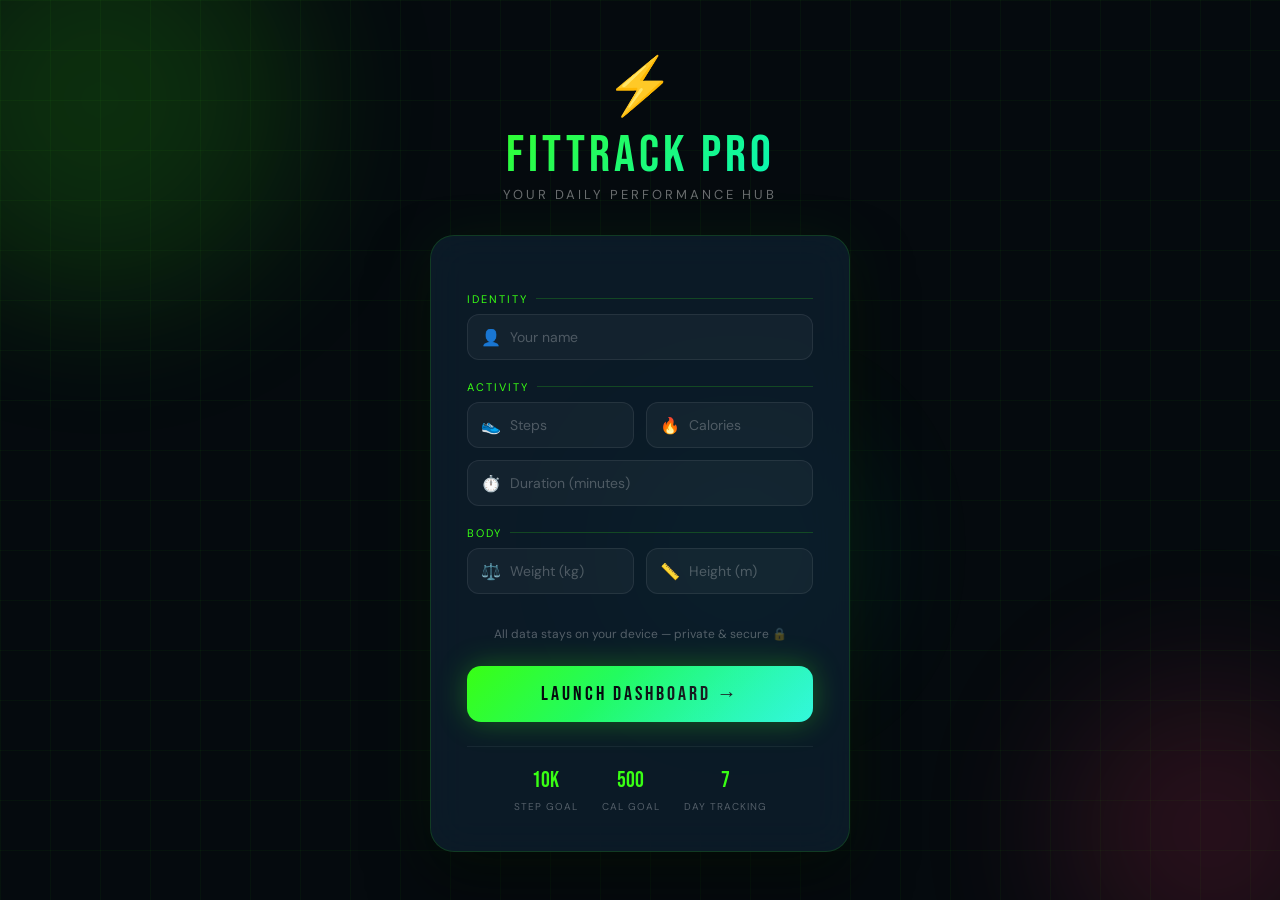
==== index.html @ 422ec401 "Rename Index.html to index.html" ====
<!DOCTYPE html>
<html lang="en">
<head>
  <meta charset="UTF-8" />
  <title>FitTrack Pro — Login</title>
  <link href="https://fonts.googleapis.com/css2?family=Bebas+Neue&family=DM+Sans:wght@300;400;500;600&display=swap" rel="stylesheet"/>
  <style>
    *, *::before, *::after { box-sizing: border-box; margin: 0; padding: 0; }

    :root {
      --neon: #39ff14;
      --neon2: #00f5d4;
      --dark: #050a0e;
      --card: #0d1f2d;
      --accent: #ff3c6f;
    }

    body {
      font-family: 'DM Sans', sans-serif;
      background: var(--dark);
      min-height: 100vh;
      display: flex;
      align-items: center;
      justify-content: center;
      overflow: hidden;
      position: relative;
    }

    /* animated background grid */
    body::before {
      content: '';
      position: fixed;
      inset: 0;
      background-image:
        linear-gradient(rgba(57,255,20,0.04) 1px, transparent 1px),
        linear-gradient(90deg, rgba(57,255,20,0.04) 1px, transparent 1px);
      background-size: 50px 50px;
      animation: gridMove 20s linear infinite;
      pointer-events: none;
    }

    @keyframes gridMove {
      0% { transform: translateY(0); }
      100% { transform: translateY(50px); }
    }

    /* floating orbs */
    .orb {
      position: fixed;
      border-radius: 50%;
      filter: blur(80px);
      opacity: 0.15;
      animation: float 8s ease-in-out infinite;
      pointer-events: none;
    }
    .orb1 { width: 400px; height: 400px; background: var(--neon); top: -100px; left: -100px; animation-delay: 0s; }
    .orb2 { width: 300px; height: 300px; background: var(--accent); bottom: -80px; right: -80px; animation-delay: 3s; }
    .orb3 { width: 200px; height: 200px; background: var(--neon2); top: 50%; left: 50%; animation-delay: 5s; }

    @keyframes float {
      0%, 100% { transform: translateY(0) scale(1); }
      50% { transform: translateY(-30px) scale(1.05); }
    }

    .wrapper {
      position: relative;
      z-index: 10;
      width: 420px;
    }

    /* logo area */
    .logo-area {
      text-align: center;
      margin-bottom: 32px;
      animation: slideDown 0.8s cubic-bezier(.22,1,.36,1) both;
    }

    @keyframes slideDown {
      from { opacity: 0; transform: translateY(-40px); }
      to   { opacity: 1; transform: translateY(0); }
    }

    .logo-icon {
      font-size: 56px;
      display: block;
      margin-bottom: 8px;
      animation: pulse 2s ease-in-out infinite;
    }

    @keyframes pulse {
      0%, 100% { transform: scale(1); }
      50% { transform: scale(1.08); }
    }

    .logo-title {
      font-family: 'Bebas Neue', sans-serif;
      font-size: 52px;
      letter-spacing: 4px;
      background: linear-gradient(135deg, var(--neon), var(--neon2));
      -webkit-background-clip: text;
      -webkit-text-fill-color: transparent;
      background-clip: text;
      line-height: 1;
    }

    .logo-sub {
      color: rgba(255,255,255,0.4);
      font-size: 13px;
      letter-spacing: 3px;
      text-transform: uppercase;
      margin-top: 4px;
    }

    /* card */
    .card {
      background: rgba(13, 31, 45, 0.8);
      border: 1px solid rgba(57,255,20,0.15);
      border-radius: 24px;
      padding: 36px;
      backdrop-filter: blur(20px);
      box-shadow: 0 0 60px rgba(57,255,20,0.05), 0 30px 60px rgba(0,0,0,0.5);
      animation: slideUp 0.8s cubic-bezier(.22,1,.36,1) 0.2s both;
    }

    @keyframes slideUp {
      from { opacity: 0; transform: translateY(40px); }
      to   { opacity: 1; transform: translateY(0); }
    }

    .section-label {
      font-size: 11px;
      letter-spacing: 2px;
      text-transform: uppercase;
      color: var(--neon);
      margin-bottom: 8px;
      margin-top: 20px;
      display: flex;
      align-items: center;
      gap: 8px;
    }

    .section-label::after {
      content: '';
      flex: 1;
      height: 1px;
      background: rgba(57,255,20,0.2);
    }

    .input-group {
      position: relative;
      margin-bottom: 12px;
    }

    .input-group .icon {
      position: absolute;
      left: 14px;
      top: 50%;
      transform: translateY(-50%);
      font-size: 16px;
      pointer-events: none;
    }

    input {
      width: 100%;
      background: rgba(255,255,255,0.04);
      border: 1px solid rgba(255,255,255,0.08);
      border-radius: 12px;
      padding: 13px 14px 13px 42px;
      color: white;
      font-family: 'DM Sans', sans-serif;
      font-size: 14px;
      transition: all 0.3s ease;
      outline: none;
    }

    input::placeholder { color: rgba(255,255,255,0.25); }

    input:focus {
      border-color: var(--neon);
      background: rgba(57,255,20,0.04);
      box-shadow: 0 0 0 3px rgba(57,255,20,0.08);
    }

    .row {
      display: grid;
      grid-template-columns: 1fr 1fr;
      gap: 12px;
    }

    /* progress bar hint */
    .tip {
      text-align: center;
      color: rgba(255,255,255,0.3);
      font-size: 12px;
      margin: 20px 0 24px;
    }

    /* CTA button */
    .btn {
      width: 100%;
      padding: 16px;
      border: none;
      border-radius: 14px;
      font-family: 'Bebas Neue', sans-serif;
      font-size: 20px;
      letter-spacing: 3px;
      cursor: pointer;
      position: relative;
      overflow: hidden;
      background: linear-gradient(135deg, var(--neon), var(--neon2));
      color: #050a0e;
      transition: transform 0.2s, box-shadow 0.2s;
      box-shadow: 0 0 30px rgba(57,255,20,0.3);
    }

    .btn:hover {
      transform: translateY(-2px);
      box-shadow: 0 0 50px rgba(57,255,20,0.5);
    }

    .btn:active { transform: translateY(0); }

    .btn::after {
      content: '';
      position: absolute;
      inset: 0;
      background: linear-gradient(135deg, transparent 40%, rgba(255,255,255,0.2));
      pointer-events: none;
    }

    /* shimmer on btn */
    .btn::before {
      content: '';
      position: absolute;
      top: 0; left: -100%;
      width: 60%;
      height: 100%;
      background: linear-gradient(90deg, transparent, rgba(255,255,255,0.3), transparent);
      animation: shimmer 3s infinite;
    }

    @keyframes shimmer {
      0% { left: -100%; }
      100% { left: 200%; }
    }

    .stats-row {
      display: flex;
      justify-content: center;
      gap: 24px;
      margin-top: 24px;
      padding-top: 20px;
      border-top: 1px solid rgba(255,255,255,0.06);
    }

    .stat-item {
      text-align: center;
    }

    .stat-item span:first-child {
      display: block;
      font-family: 'Bebas Neue', sans-serif;
      font-size: 22px;
      color: var(--neon);
    }

    .stat-item span:last-child {
      font-size: 10px;
      color: rgba(255,255,255,0.3);
      letter-spacing: 1px;
      text-transform: uppercase;
    }

    /* toast notification */
    .toast {
      position: fixed;
      bottom: 30px;
      left: 50%;
      transform: translateX(-50%) translateY(100px);
      background: var(--accent);
      color: white;
      padding: 12px 24px;
      border-radius: 50px;
      font-size: 13px;
      font-weight: 500;
      transition: transform 0.4s cubic-bezier(.22,1,.36,1);
      z-index: 999;
    }

    .toast.show { transform: translateX(-50%) translateY(0); }
  </style>
</head>
<body>

<div class="orb orb1"></div>
<div class="orb orb2"></div>
<div class="orb orb3"></div>

<div class="wrapper">
  <div class="logo-area">
    <span class="logo-icon">⚡</span>
    <div class="logo-title">FitTrack Pro</div>
    <div class="logo-sub">Your Daily Performance Hub</div>
  </div>

  <div class="card">

    <div class="section-label">Identity</div>
    <div class="input-group">
      <span class="icon">👤</span>
      <input id="i0" placeholder="Your name" />
    </div>

    <div class="section-label">Activity</div>
    <div class="row">
      <div class="input-group">
        <span class="icon">👟</span>
        <input id="i1" placeholder="Steps" type="number" />
      </div>
      <div class="input-group">
        <span class="icon">🔥</span>
        <input id="i2" placeholder="Calories" type="number" />
      </div>
    </div>
    <div class="input-group">
      <span class="icon">⏱️</span>
      <input id="i3" placeholder="Duration (minutes)" type="number" />
    </div>

    <div class="section-label">Body</div>
    <div class="row">
      <div class="input-group">
        <span class="icon">⚖️</span>
        <input id="i4" placeholder="Weight (kg)" type="number" />
      </div>
      <div class="input-group">
        <span class="icon">📏</span>
        <input id="i5" placeholder="Height (m)" type="number" />
      </div>
    </div>

    <div class="tip">All data stays on your device — private & secure 🔒</div>

    <button class="btn" onclick="enterDashboard()">Launch Dashboard →</button>

    <div class="stats-row">
      <div class="stat-item">
        <span>10K</span>
        <span>Step Goal</span>
      </div>
      <div class="stat-item">
        <span>500</span>
        <span>Cal Goal</span>
      </div>
      <div class="stat-item">
        <span>7</span>
        <span>Day Tracking</span>
      </div>
    </div>
  </div>
</div>

<div class="toast" id="toast">⚠️ Please fill in all fields!</div>

<script>
function enterDashboard() {
  const vals = ['i0','i1','i2','i3','i4','i5'].map(id => document.getElementById(id).value);

  if (vals.some(v => v.trim() === '')) {
    const toast = document.getElementById('toast');
    toast.classList.add('show');
    setTimeout(() => toast.classList.remove('show'), 3000);
    return;
  }

  const data = {
    name: vals[0],
    steps: +vals[1],
    calories: +vals[2],
    duration: +vals[3],
    weight: +vals[4],
    height: +vals[5]
  };

  localStorage.setItem('userData', JSON.stringify(data));
  window.location.href = 'dashboard.html';
}

// Enter key support
document.addEventListener('keydown', e => {
  if (e.key === 'Enter') enterDashboard();
});
</script>
</body>
</html>
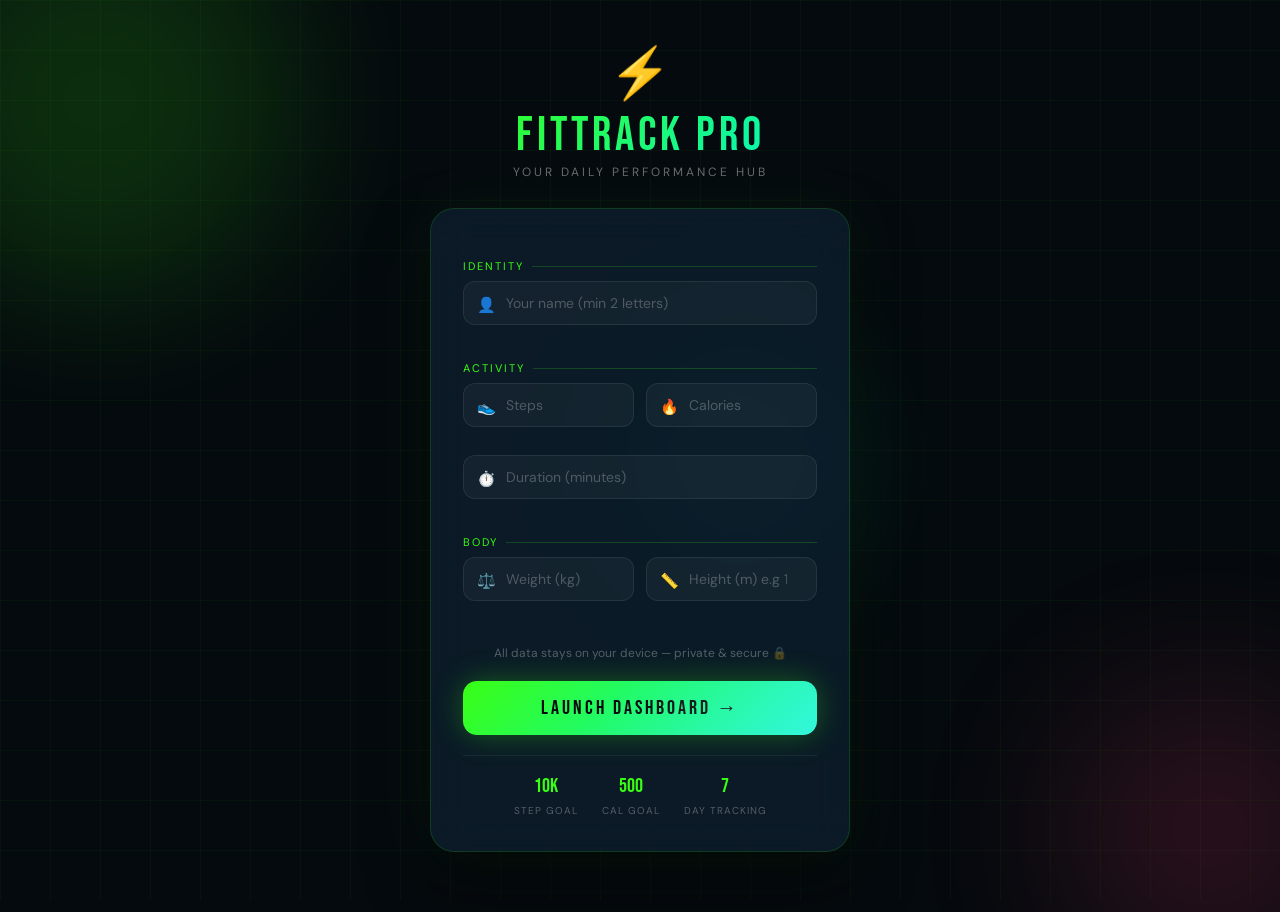
==== commit 6b795922: "Update index.html" ====
--- a/index.html
+++ b/index.html
@@ -8,25 +8,26 @@
     *, *::before, *::after { box-sizing: border-box; margin: 0; padding: 0; }
 
     :root {
-      --neon: #39ff14;
-      --neon2: #00f5d4;
-      --dark: #050a0e;
-      --card: #0d1f2d;
+      --neon:   #39ff14;
+      --neon2:  #00f5d4;
+      --dark:   #050a0e;
       --accent: #ff3c6f;
     }
 
+    /* ── FIX: overflow-y scroll + padding so button is reachable ── */
     body {
       font-family: 'DM Sans', sans-serif;
       background: var(--dark);
       min-height: 100vh;
       display: flex;
-      align-items: center;
+      align-items: flex-start;
       justify-content: center;
-      overflow: hidden;
+      overflow-y: auto;
+      overflow-x: hidden;
       position: relative;
-    }
-
-    /* animated background grid */
+      padding: 40px 16px 60px;
+    }
+
     body::before {
       content: '';
       position: fixed;
@@ -37,256 +38,202 @@
       background-size: 50px 50px;
       animation: gridMove 20s linear infinite;
       pointer-events: none;
+      z-index: 0;
     }
 
     @keyframes gridMove {
-      0% { transform: translateY(0); }
-      100% { transform: translateY(50px); }
-    }
-
-    /* floating orbs */
+      from { transform: translateY(0); }
+      to   { transform: translateY(50px); }
+    }
+
     .orb {
-      position: fixed;
-      border-radius: 50%;
-      filter: blur(80px);
-      opacity: 0.15;
+      position: fixed; border-radius: 50%;
+      filter: blur(80px); opacity: 0.15;
       animation: float 8s ease-in-out infinite;
-      pointer-events: none;
-    }
-    .orb1 { width: 400px; height: 400px; background: var(--neon); top: -100px; left: -100px; animation-delay: 0s; }
-    .orb2 { width: 300px; height: 300px; background: var(--accent); bottom: -80px; right: -80px; animation-delay: 3s; }
-    .orb3 { width: 200px; height: 200px; background: var(--neon2); top: 50%; left: 50%; animation-delay: 5s; }
+      pointer-events: none; z-index: 0;
+    }
+    .orb1 { width:400px; height:400px; background:var(--neon);   top:-100px; left:-100px; }
+    .orb2 { width:300px; height:300px; background:var(--accent); bottom:-80px; right:-80px; animation-delay:3s; }
+    .orb3 { width:200px; height:200px; background:var(--neon2);  top:40%; left:50%; animation-delay:5s; }
 
     @keyframes float {
-      0%, 100% { transform: translateY(0) scale(1); }
-      50% { transform: translateY(-30px) scale(1.05); }
+      0%,100% { transform: translateY(0) scale(1); }
+      50%      { transform: translateY(-30px) scale(1.05); }
     }
 
     .wrapper {
-      position: relative;
-      z-index: 10;
-      width: 420px;
-    }
-
-    /* logo area */
+      position: relative; z-index: 10;
+      width: 100%; max-width: 420px;
+    }
+
     .logo-area {
-      text-align: center;
-      margin-bottom: 32px;
+      text-align: center; margin-bottom: 28px;
       animation: slideDown 0.8s cubic-bezier(.22,1,.36,1) both;
     }
 
     @keyframes slideDown {
-      from { opacity: 0; transform: translateY(-40px); }
-      to   { opacity: 1; transform: translateY(0); }
+      from { opacity:0; transform:translateY(-40px); }
+      to   { opacity:1; transform:translateY(0); }
     }
 
     .logo-icon {
-      font-size: 56px;
-      display: block;
-      margin-bottom: 8px;
+      font-size: 50px; display: block; margin-bottom: 6px;
       animation: pulse 2s ease-in-out infinite;
     }
 
     @keyframes pulse {
-      0%, 100% { transform: scale(1); }
-      50% { transform: scale(1.08); }
+      0%,100% { transform: scale(1); }
+      50%      { transform: scale(1.08); }
     }
 
     .logo-title {
       font-family: 'Bebas Neue', sans-serif;
-      font-size: 52px;
-      letter-spacing: 4px;
+      font-size: 48px; letter-spacing: 4px;
       background: linear-gradient(135deg, var(--neon), var(--neon2));
-      -webkit-background-clip: text;
-      -webkit-text-fill-color: transparent;
-      background-clip: text;
-      line-height: 1;
+      -webkit-background-clip: text; -webkit-text-fill-color: transparent;
+      background-clip: text; line-height: 1;
     }
 
     .logo-sub {
-      color: rgba(255,255,255,0.4);
-      font-size: 13px;
-      letter-spacing: 3px;
-      text-transform: uppercase;
-      margin-top: 4px;
-    }
-
-    /* card */
+      color: rgba(255,255,255,0.4); font-size: 12px;
+      letter-spacing: 3px; text-transform: uppercase; margin-top: 4px;
+    }
+
     .card {
-      background: rgba(13, 31, 45, 0.8);
+      background: rgba(13,31,45,0.8);
       border: 1px solid rgba(57,255,20,0.15);
-      border-radius: 24px;
-      padding: 36px;
+      border-radius: 24px; padding: 32px;
       backdrop-filter: blur(20px);
       box-shadow: 0 0 60px rgba(57,255,20,0.05), 0 30px 60px rgba(0,0,0,0.5);
       animation: slideUp 0.8s cubic-bezier(.22,1,.36,1) 0.2s both;
     }
 
     @keyframes slideUp {
-      from { opacity: 0; transform: translateY(40px); }
-      to   { opacity: 1; transform: translateY(0); }
+      from { opacity:0; transform:translateY(40px); }
+      to   { opacity:1; transform:translateY(0); }
     }
 
     .section-label {
-      font-size: 11px;
-      letter-spacing: 2px;
-      text-transform: uppercase;
-      color: var(--neon);
-      margin-bottom: 8px;
-      margin-top: 20px;
-      display: flex;
-      align-items: center;
-      gap: 8px;
-    }
-
+      font-size: 11px; letter-spacing: 2px; text-transform: uppercase;
+      color: var(--neon); margin-bottom: 8px; margin-top: 18px;
+      display: flex; align-items: center; gap: 8px;
+    }
     .section-label::after {
-      content: '';
-      flex: 1;
-      height: 1px;
-      background: rgba(57,255,20,0.2);
-    }
-
-    .input-group {
-      position: relative;
-      margin-bottom: 12px;
-    }
+      content:''; flex:1; height:1px; background:rgba(57,255,20,0.2);
+    }
+
+    .input-group { position: relative; margin-bottom: 4px; }
 
     .input-group .icon {
-      position: absolute;
-      left: 14px;
-      top: 50%;
-      transform: translateY(-50%);
-      font-size: 16px;
-      pointer-events: none;
-    }
+      position: absolute; left: 14px; top: 14px;
+      font-size: 15px; pointer-events: none; z-index: 1;
+    }
+
+    /* ── ERROR MESSAGE ── */
+    .err-msg {
+      font-size: 11px; color: var(--accent);
+      margin: 3px 0 6px 4px;
+      min-height: 15px; display: block;
+      opacity: 0; transform: translateY(-4px);
+      transition: opacity 0.3s, transform 0.3s;
+    }
+    .err-msg.visible { opacity: 1; transform: translateY(0); }
 
     input {
       width: 100%;
       background: rgba(255,255,255,0.04);
       border: 1px solid rgba(255,255,255,0.08);
       border-radius: 12px;
-      padding: 13px 14px 13px 42px;
-      color: white;
-      font-family: 'DM Sans', sans-serif;
-      font-size: 14px;
-      transition: all 0.3s ease;
-      outline: none;
-    }
-
+      padding: 12px 14px 12px 42px;
+      color: white; font-family: 'DM Sans', sans-serif;
+      font-size: 14px; transition: all 0.3s; outline: none;
+    }
     input::placeholder { color: rgba(255,255,255,0.25); }
-
     input:focus {
       border-color: var(--neon);
       background: rgba(57,255,20,0.04);
       box-shadow: 0 0 0 3px rgba(57,255,20,0.08);
     }
 
-    .row {
-      display: grid;
-      grid-template-columns: 1fr 1fr;
-      gap: 12px;
-    }
-
-    /* progress bar hint */
+    /* ── VALIDATION STATES ── */
+    input.input-error {
+      border-color: var(--accent) !important;
+      background: rgba(255,60,111,0.06) !important;
+      box-shadow: 0 0 0 3px rgba(255,60,111,0.1) !important;
+      animation: shake 0.4s ease;
+    }
+    input.input-ok {
+      border-color: var(--neon);
+      background: rgba(57,255,20,0.04);
+    }
+
+    @keyframes shake {
+      0%,100% { transform: translateX(0); }
+      20%      { transform: translateX(-6px); }
+      40%      { transform: translateX(6px); }
+      60%      { transform: translateX(-4px); }
+      80%      { transform: translateX(4px); }
+    }
+
+    .row { display: grid; grid-template-columns: 1fr 1fr; gap: 12px; }
+
     .tip {
-      text-align: center;
-      color: rgba(255,255,255,0.3);
-      font-size: 12px;
-      margin: 20px 0 24px;
-    }
-
-    /* CTA button */
+      text-align: center; color: rgba(255,255,255,0.3);
+      font-size: 12px; margin: 16px 0 20px;
+    }
+
     .btn {
-      width: 100%;
-      padding: 16px;
-      border: none;
-      border-radius: 14px;
-      font-family: 'Bebas Neue', sans-serif;
-      font-size: 20px;
-      letter-spacing: 3px;
-      cursor: pointer;
-      position: relative;
-      overflow: hidden;
+      width: 100%; padding: 15px; border: none;
+      border-radius: 14px; font-family: 'Bebas Neue', sans-serif;
+      font-size: 20px; letter-spacing: 3px; cursor: pointer;
+      position: relative; overflow: hidden;
       background: linear-gradient(135deg, var(--neon), var(--neon2));
       color: #050a0e;
       transition: transform 0.2s, box-shadow 0.2s;
       box-shadow: 0 0 30px rgba(57,255,20,0.3);
     }
-
-    .btn:hover {
-      transform: translateY(-2px);
-      box-shadow: 0 0 50px rgba(57,255,20,0.5);
-    }
-
+    .btn:hover { transform: translateY(-2px); box-shadow: 0 0 50px rgba(57,255,20,0.5); }
     .btn:active { transform: translateY(0); }
-
     .btn::after {
-      content: '';
-      position: absolute;
-      inset: 0;
+      content:''; position:absolute; inset:0;
       background: linear-gradient(135deg, transparent 40%, rgba(255,255,255,0.2));
       pointer-events: none;
     }
-
-    /* shimmer on btn */
     .btn::before {
-      content: '';
-      position: absolute;
-      top: 0; left: -100%;
-      width: 60%;
-      height: 100%;
+      content:''; position:absolute; top:0; left:-100%;
+      width:60%; height:100%;
       background: linear-gradient(90deg, transparent, rgba(255,255,255,0.3), transparent);
       animation: shimmer 3s infinite;
     }
-
     @keyframes shimmer {
-      0% { left: -100%; }
-      100% { left: 200%; }
+      0%   { left:-100%; }
+      100% { left:200%; }
     }
 
     .stats-row {
-      display: flex;
-      justify-content: center;
-      gap: 24px;
-      margin-top: 24px;
-      padding-top: 20px;
+      display: flex; justify-content: center; gap: 24px;
+      margin-top: 20px; padding-top: 18px;
       border-top: 1px solid rgba(255,255,255,0.06);
     }
-
-    .stat-item {
-      text-align: center;
-    }
-
+    .stat-item { text-align: center; }
     .stat-item span:first-child {
-      display: block;
-      font-family: 'Bebas Neue', sans-serif;
-      font-size: 22px;
-      color: var(--neon);
-    }
-
+      display: block; font-family: 'Bebas Neue', sans-serif;
+      font-size: 20px; color: var(--neon);
+    }
     .stat-item span:last-child {
-      font-size: 10px;
-      color: rgba(255,255,255,0.3);
-      letter-spacing: 1px;
-      text-transform: uppercase;
-    }
-
-    /* toast notification */
+      font-size: 10px; color: rgba(255,255,255,0.3);
+      letter-spacing: 1px; text-transform: uppercase;
+    }
+
     .toast {
-      position: fixed;
-      bottom: 30px;
-      left: 50%;
+      position: fixed; bottom: 30px; left: 50%;
       transform: translateX(-50%) translateY(100px);
-      background: var(--accent);
-      color: white;
-      padding: 12px 24px;
-      border-radius: 50px;
-      font-size: 13px;
-      font-weight: 500;
+      background: var(--accent); color: white;
+      padding: 12px 24px; border-radius: 50px;
+      font-size: 13px; font-weight: 500;
       transition: transform 0.4s cubic-bezier(.22,1,.36,1);
-      z-index: 999;
-    }
-
+      z-index: 999; white-space: nowrap;
+    }
     .toast.show { transform: translateX(-50%) translateY(0); }
   </style>
 </head>
@@ -308,34 +255,40 @@
     <div class="section-label">Identity</div>
     <div class="input-group">
       <span class="icon">👤</span>
-      <input id="i0" placeholder="Your name" />
+      <input id="i0" placeholder="Your name (min 2 letters)" />
+      <span class="err-msg" id="e0"></span>
     </div>
 
     <div class="section-label">Activity</div>
     <div class="row">
       <div class="input-group">
         <span class="icon">👟</span>
-        <input id="i1" placeholder="Steps" type="number" />
+        <input id="i1" placeholder="Steps" type="number" min="0" max="100000"/>
+        <span class="err-msg" id="e1"></span>
       </div>
       <div class="input-group">
         <span class="icon">🔥</span>
-        <input id="i2" placeholder="Calories" type="number" />
+        <input id="i2" placeholder="Calories" type="number" min="0" max="10000"/>
+        <span class="err-msg" id="e2"></span>
       </div>
     </div>
     <div class="input-group">
       <span class="icon">⏱️</span>
-      <input id="i3" placeholder="Duration (minutes)" type="number" />
+      <input id="i3" placeholder="Duration (minutes)" type="number" min="0" max="1440"/>
+      <span class="err-msg" id="e3"></span>
     </div>
 
     <div class="section-label">Body</div>
     <div class="row">
       <div class="input-group">
         <span class="icon">⚖️</span>
-        <input id="i4" placeholder="Weight (kg)" type="number" />
+        <input id="i4" placeholder="Weight (kg)" type="number" min="1" max="500"/>
+        <span class="err-msg" id="e4"></span>
       </div>
       <div class="input-group">
         <span class="icon">📏</span>
-        <input id="i5" placeholder="Height (m)" type="number" />
+        <input id="i5" placeholder="Height (m) e.g 1.75" type="number" min="0.5" max="3" step="0.01"/>
+        <span class="err-msg" id="e5"></span>
       </div>
     </div>
 
@@ -344,49 +297,86 @@
     <button class="btn" onclick="enterDashboard()">Launch Dashboard →</button>
 
     <div class="stats-row">
-      <div class="stat-item">
-        <span>10K</span>
-        <span>Step Goal</span>
-      </div>
-      <div class="stat-item">
-        <span>500</span>
-        <span>Cal Goal</span>
-      </div>
-      <div class="stat-item">
-        <span>7</span>
-        <span>Day Tracking</span>
-      </div>
+      <div class="stat-item"><span>10K</span><span>Step Goal</span></div>
+      <div class="stat-item"><span>500</span><span>Cal Goal</span></div>
+      <div class="stat-item"><span>7</span><span>Day Tracking</span></div>
     </div>
   </div>
 </div>
 
-<div class="toast" id="toast">⚠️ Please fill in all fields!</div>
+<div class="toast" id="toast"></div>
 
 <script>
+// ── VALIDATION RULES ──────────────────────────────
+const rules = [
+  { id:'i0', err:'e0', check: v => v.trim().length >= 2,               msg:'⚠️ Name must be at least 2 letters' },
+  { id:'i1', err:'e1', check: v => v !== '' && +v >= 0 && +v <= 100000, msg:'⚠️ Steps: 0 to 100,000 only' },
+  { id:'i2', err:'e2', check: v => v !== '' && +v >= 0 && +v <= 10000,  msg:'⚠️ Calories: 0 to 10,000 only' },
+  { id:'i3', err:'e3', check: v => v !== '' && +v >= 0 && +v <= 1440,   msg:'⚠️ Duration: 0 to 1440 minutes' },
+  { id:'i4', err:'e4', check: v => v !== '' && +v >= 1 && +v <= 500,    msg:'⚠️ Weight: 1 to 500 kg' },
+  { id:'i5', err:'e5', check: v => v !== '' && +v >= 0.5 && +v <= 3.0,  msg:'⚠️ Height: 0.5 to 3.0 meters' }
+];
+
+function setError(rule, msg) {
+  const inp = document.getElementById(rule.id);
+  const err = document.getElementById(rule.err);
+  inp.classList.add('input-error');
+  inp.classList.remove('input-ok');
+  err.textContent = msg;
+  err.classList.add('visible');
+}
+
+function clearError(rule) {
+  const inp = document.getElementById(rule.id);
+  const err = document.getElementById(rule.err);
+  inp.classList.remove('input-error');
+  inp.classList.add('input-ok');
+  err.textContent = '';
+  err.classList.remove('visible');
+}
+
+// Live validation — clears error as user types
+rules.forEach(rule => {
+  document.getElementById(rule.id).addEventListener('input', () => {
+    const val = document.getElementById(rule.id).value;
+    if (rule.check(val)) clearError(rule);
+  });
+});
+
+function showToast(msg) {
+  const t = document.getElementById('toast');
+  t.textContent = msg;
+  t.classList.add('show');
+  setTimeout(() => t.classList.remove('show'), 3000);
+}
+
 function enterDashboard() {
-  const vals = ['i0','i1','i2','i3','i4','i5'].map(id => document.getElementById(id).value);
-
-  if (vals.some(v => v.trim() === '')) {
-    const toast = document.getElementById('toast');
-    toast.classList.add('show');
-    setTimeout(() => toast.classList.remove('show'), 3000);
+  let hasError = false;
+
+  rules.forEach(rule => {
+    const val = document.getElementById(rule.id).value;
+    if (!rule.check(val)) { setError(rule, rule.msg); hasError = true; }
+    else clearError(rule);
+  });
+
+  if (hasError) {
+    showToast('⚠️ Please fix the errors above!');
     return;
   }
 
   const data = {
-    name: vals[0],
-    steps: +vals[1],
-    calories: +vals[2],
-    duration: +vals[3],
-    weight: +vals[4],
-    height: +vals[5]
+    name:     document.getElementById('i0').value.trim(),
+    steps:    +document.getElementById('i1').value,
+    calories: +document.getElementById('i2').value,
+    duration: +document.getElementById('i3').value,
+    weight:   +document.getElementById('i4').value,
+    height:   +document.getElementById('i5').value
   };
 
   localStorage.setItem('userData', JSON.stringify(data));
   window.location.href = 'dashboard.html';
 }
 
-// Enter key support
 document.addEventListener('keydown', e => {
   if (e.key === 'Enter') enterDashboard();
 });
